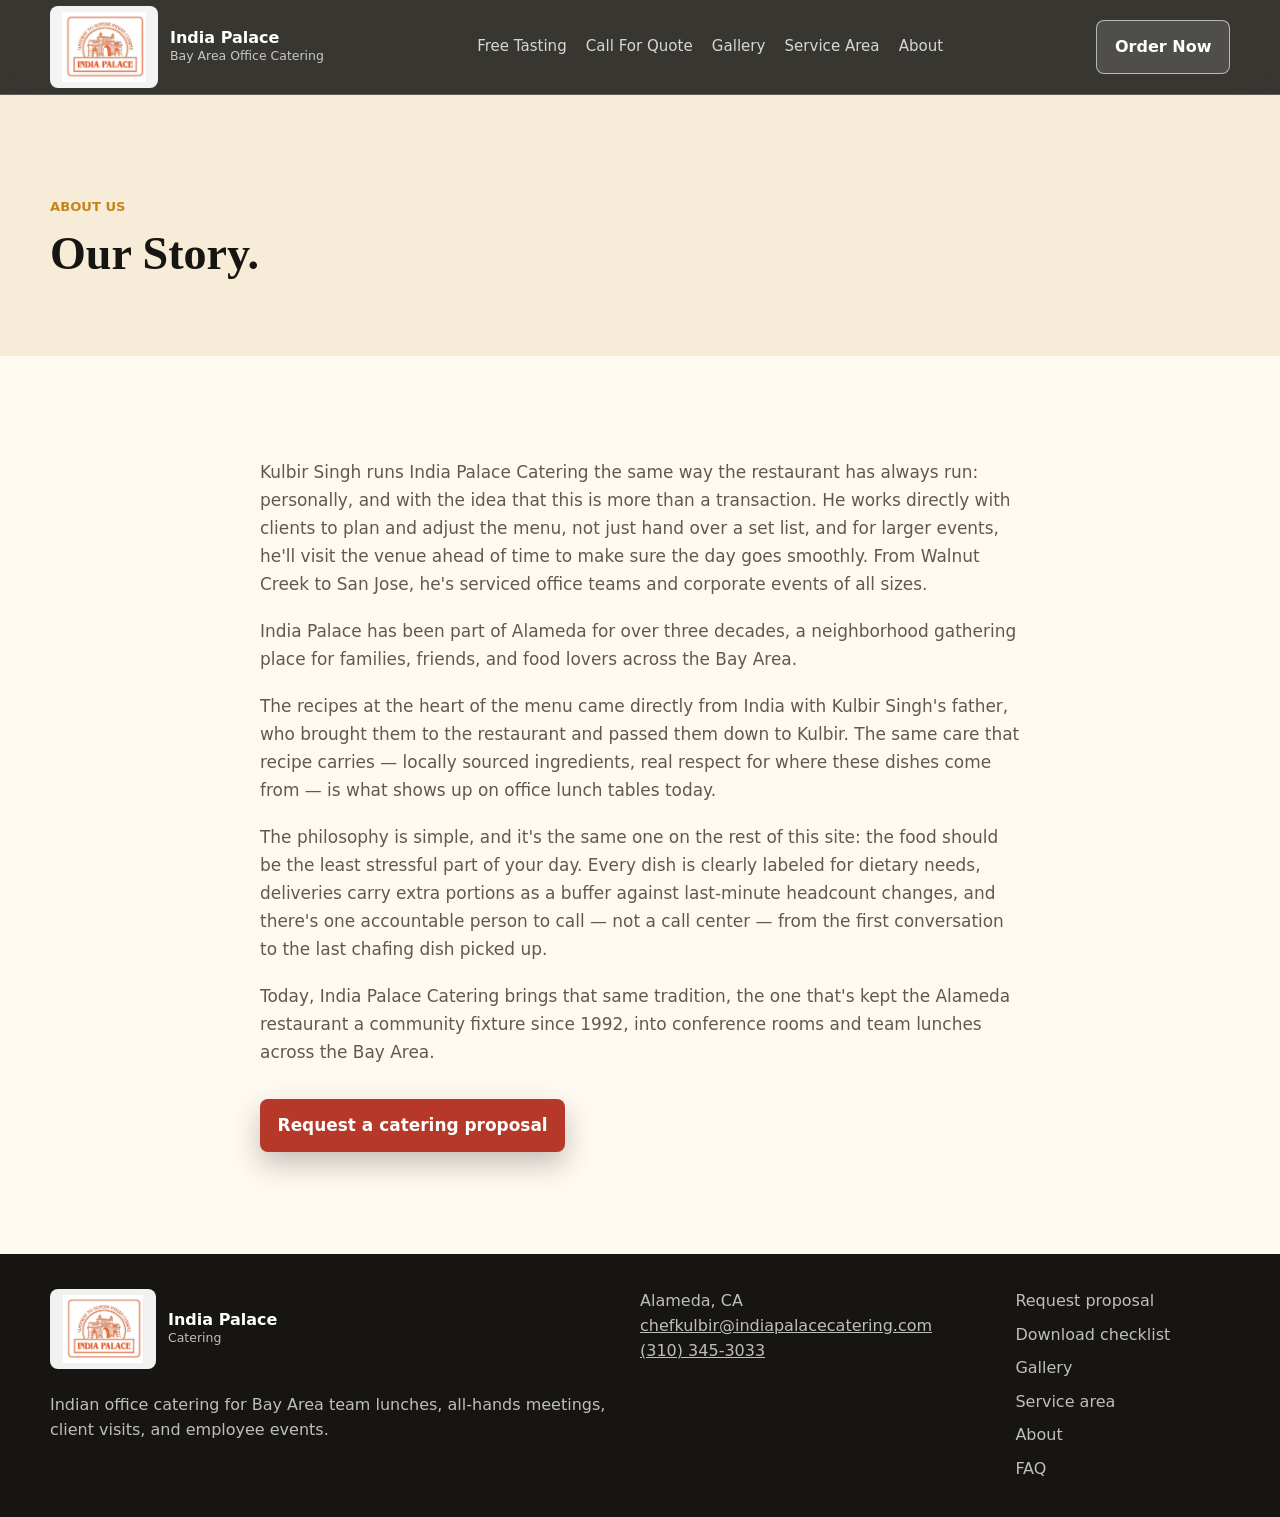
==== about/index.html @ fd85afe6 "Add files via upload" ====
<!doctype html>
<html lang="en">
  <head>
    <meta charset="utf-8">
    <meta name="viewport" content="width=device-width, initial-scale=1">
    <title>About Us | India Palace Catering</title>
    <meta name="description" content="India Palace Catering is the corporate catering arm of India Palace, an Alameda restaurant serving the Bay Area since 1992. Meet Chef Kulbir Singh and our story.">
    <meta name="robots" content="index, follow, max-image-preview:large">
    <link rel="canonical" href="https://indiapalacecatering.com/about/">
    <meta property="og:title" content="About Us | India Palace Catering">
    <meta property="og:description" content="India Palace Catering is the corporate catering arm of India Palace, an Alameda restaurant serving the Bay Area since 1992.">
    <meta property="og:type" content="website">
    <meta property="og:url" content="https://indiapalacecatering.com/about/">
    <meta property="og:image" content="https://indiapalacecatering.com/assets/office-catering-hero.jpg">
    <meta name="twitter:card" content="summary_large_image">
    <link rel="stylesheet" href="../styles.css">
    <script type="application/ld+json">
      {
        "@context": "https://schema.org",
        "@graph": [
          {
            "@type": "AboutPage",
            "@id": "https://indiapalacecatering.com/about/#page",
            "url": "https://indiapalacecatering.com/about/",
            "name": "About Us | India Palace Catering",
            "isPartOf": {
              "@id": "https://indiapalacecatering.com/#business"
            }
          },
          {
            "@type": "BreadcrumbList",
            "itemListElement": [
              {
                "@type": "ListItem",
                "position": 1,
                "name": "Home",
                "item": "https://indiapalacecatering.com/"
              },
              {
                "@type": "ListItem",
                "position": 2,
                "name": "About",
                "item": "https://indiapalacecatering.com/about/"
              }
            ]
          }
        ]
      }
    </script>
  </head>
  <body>
    <a class="skip-link" href="#main">Skip to main content</a>
    <header class="site-header" aria-label="Primary navigation">
      <nav class="nav">
        <a class="brand" href="../" aria-label="India Palace Catering home">
          <img class="brand-logo" src="../assets/india-palace-logo.png" alt="" aria-hidden="true">
          <span>
            <strong>India Palace</strong>
            <small>Bay Area Office Catering</small>
          </span>
        </a>
        <button class="nav-toggle" type="button" id="nav-toggle" aria-expanded="false" aria-controls="nav-links">
          <span class="nav-toggle-bar"></span>
          <span class="nav-toggle-bar"></span>
          <span class="nav-toggle-bar"></span>
          <span class="sr-only">Menu</span>
        </button>
        <div class="nav-links" id="nav-links" aria-label="Page sections">
          <a href="../#proposal" data-nav-close>Free Tasting</a>
          <a href="tel:+13103453033" data-nav-close>Call For Quote</a>
          <a href="../#gallery" data-nav-close>Gallery</a>
          <a href="../#service-area" data-nav-close>Service Area</a>
          <a href="./" data-nav-close>About</a>
        </div>
        <a class="nav-cta" href="../#proposal">Order Now</a>
      </nav>
    </header>

    <main id="main">
      <section class="section blog-hero">
        <div class="section-inner">
          <div class="section-heading">
            <p class="eyebrow">About us</p>
            <h1 id="about-title">Our Story.</h1>
          </div>
        </div>
      </section>

      <section class="section about-body-section" aria-labelledby="about-title">
        <div class="section-inner about-body">
          <p>Kulbir Singh runs India Palace Catering the same way the restaurant has always run: personally, and with the idea that this is more than a transaction. He works directly with clients to plan and adjust the menu, not just hand over a set list, and for larger events, he'll visit the venue ahead of time to make sure the day goes smoothly. From Walnut Creek to San Jose, he's serviced office teams and corporate events of all sizes.</p>
          <p>India Palace has been part of Alameda for over three decades, a neighborhood gathering place for families, friends, and food lovers across the Bay Area.</p>
          <p>The recipes at the heart of the menu came directly from India with Kulbir Singh's father, who brought them to the restaurant and passed them down to Kulbir. The same care that recipe carries &mdash; locally sourced ingredients, real respect for where these dishes come from &mdash; is what shows up on office lunch tables today.</p>
          <p>The philosophy is simple, and it's the same one on the rest of this site: the food should be the least stressful part of your day. Every dish is clearly labeled for dietary needs, deliveries carry extra portions as a buffer against last-minute headcount changes, and there's one accountable person to call &mdash; not a call center &mdash; from the first conversation to the last chafing dish picked up.</p>
          <p>Today, India Palace Catering brings that same tradition, the one that's kept the Alameda restaurant a community fixture since 1992, into conference rooms and team lunches across the Bay Area.</p>
          <div class="hero-actions">
            <a class="button button-primary" href="../#proposal">Request a catering proposal</a>
          </div>
        </div>
      </section>
    </main>

    <footer class="footer">
      <div class="section-inner footer-grid">
        <div>
          <a class="brand footer-brand" href="../" aria-label="India Palace Catering home">
            <img class="brand-logo" src="../assets/india-palace-logo.png" alt="" aria-hidden="true">
            <span>
              <strong>India Palace</strong>
              <small>Catering</small>
            </span>
          </a>
          <p>Indian office catering for Bay Area team lunches, all-hands meetings, client visits, and employee events.</p>
        </div>
        <address>
          Alameda, CA<br>
          <a href="mailto:chefkulbir@indiapalacecatering.com">chefkulbir@indiapalacecatering.com</a><br>
          <a href="tel:+13103453033">(310) 345-3033</a>
        </address>
        <div class="footer-links">
          <a href="../#proposal">Request proposal</a>
          <a href="../downloads/india-palace-corporate-catering-checklist.pdf">Download checklist</a>
          <a href="../#gallery">Gallery</a>
          <a href="../#service-area">Service area</a>
          <a href="./">About</a>
          <a href="../#faq">FAQ</a>
        </div>
      </div>
    </footer>
    <script src="../script.js"></script>
  </body>
</html>
---- styles.css ----
:root {
  --ink: #171512;
  --muted: #60594f;
  --paper: #fffaf1;
  --cream: #f6ecd7;
  --saffron: #c8841c;
  --red: #b63829;
  --red-dark: #872a22;
  --green: #164334;
  --green-2: #225c47;
  --line: rgba(23, 21, 18, 0.14);
  --white: #ffffff;
  --shadow: 0 24px 70px rgba(23, 21, 18, 0.18);
}

* {
  box-sizing: border-box;
}

html {
  scroll-behavior: smooth;
}

body {
  margin: 0;
  background: var(--paper);
  color: var(--ink);
  font-family: Inter, ui-sans-serif, system-ui, -apple-system, BlinkMacSystemFont, "Segoe UI", sans-serif;
  line-height: 1.55;
}

img {
  display: block;
  max-width: 100%;
}

a {
  color: inherit;
}

code {
  border: 1px solid var(--line);
  border-radius: 4px;
  padding: 0.1rem 0.3rem;
  background: rgba(255, 255, 255, 0.48);
  font-size: 0.9em;
}

.skip-link {
  position: absolute;
  left: 1rem;
  top: -4rem;
  z-index: 10;
  background: var(--ink);
  color: var(--white);
  padding: 0.7rem 1rem;
}

.skip-link:focus {
  top: 1rem;
}

.site-header {
  position: sticky;
  top: 0;
  z-index: 20;
  border-bottom: 1px solid rgba(255, 255, 255, 0.18);
  background: rgba(23, 21, 18, 0.86);
  color: var(--white);
  backdrop-filter: blur(18px);
}

.site-header--floating {
  position: absolute;
  top: 0;
  left: 0;
  right: 0;
  border-bottom: 0;
  background: transparent;
  backdrop-filter: none;
}

.sr-only {
  position: absolute;
  width: 1px;
  height: 1px;
  padding: 0;
  margin: -1px;
  overflow: hidden;
  clip: rect(0, 0, 0, 0);
  white-space: nowrap;
  border: 0;
}

.nav {
  position: relative;
  width: min(1180px, calc(100% - 32px));
  min-height: 94px;
  margin: 0 auto;
  display: flex;
  align-items: center;
  justify-content: space-between;
  gap: 1.4rem;
}

.nav-toggle {
  display: none;
  flex-direction: column;
  justify-content: center;
  align-items: center;
  gap: 5px;
  width: 44px;
  height: 44px;
  border: 1px solid rgba(255, 255, 255, 0.28);
  border-radius: 8px;
  background: transparent;
  cursor: pointer;
  order: 2;
}

.nav-toggle-bar {
  width: 20px;
  height: 2px;
  background: var(--white);
  transition: transform 0.2s ease, opacity 0.2s ease;
}

.nav-toggle[aria-expanded="true"] .nav-toggle-bar:nth-child(1) {
  transform: translateY(7px) rotate(45deg);
}

.nav-toggle[aria-expanded="true"] .nav-toggle-bar:nth-child(2) {
  opacity: 0;
}

.nav-toggle[aria-expanded="true"] .nav-toggle-bar:nth-child(3) {
  transform: translateY(-7px) rotate(-45deg);
}

.brand {
  display: inline-flex;
  align-items: center;
  gap: 0.75rem;
  text-decoration: none;
}

.brand-logo {
  width: 108px;
  height: 82px;
  border-radius: 8px;
  object-fit: contain;
  background: rgba(255, 255, 255, 0.94);
  padding: 6px;
}

.brand strong,
.brand small {
  display: block;
}

.brand strong {
  font-size: 1rem;
  line-height: 1.1;
}

.brand small {
  color: rgba(255, 255, 255, 0.72);
  font-size: 0.78rem;
}

.nav-links {
  display: flex;
  align-items: center;
  gap: 1.2rem;
  color: rgba(255, 255, 255, 0.8);
  font-size: 0.94rem;
}

.nav-links a,
.footer-links a {
  text-decoration: none;
}

.nav-links a:hover,
.footer-links a:hover {
  color: var(--saffron);
}

.nav-cta,
.button {
  min-height: 44px;
  border: 0;
  border-radius: 8px;
  display: inline-flex;
  align-items: center;
  justify-content: center;
  gap: 0.5rem;
  padding: 0.82rem 1.1rem;
  font: inherit;
  font-weight: 800;
  text-decoration: none;
  cursor: pointer;
}

.nav-cta {
  background: rgba(255, 255, 255, 0.12);
  border: 1px solid rgba(255, 255, 255, 0.6);
  color: var(--white);
}

.nav-cta:hover {
  background: rgba(255, 255, 255, 0.24);
}

.hero {
  position: relative;
  height: clamp(640px, 84vh, 800px);
  overflow: hidden;
  color: var(--white);
}

.hero-media {
  position: absolute;
  inset: 0;
}

.hero-media img {
  display: block;
  width: 100%;
  height: 100%;
  object-fit: cover;
}

.hero-scrim {
  position: absolute;
  inset: 0;
  background: linear-gradient(
    180deg,
    rgba(10, 10, 10, 0.55) 0%,
    rgba(10, 10, 10, 0.15) 22%,
    rgba(10, 10, 10, 0.12) 55%,
    rgba(10, 10, 10, 0.86) 100%
  );
  pointer-events: none;
}

.hero-content {
  position: absolute;
  left: 0;
  right: 0;
  bottom: 0;
  top: 94px;
  display: flex;
  flex-direction: column;
  justify-content: flex-end;
  overflow: hidden;
  width: min(1180px, calc(100% - 32px));
  margin: 0 auto;
  padding-bottom: clamp(2.4rem, 6vw, 4rem);
}

.hero-content > * {
  max-width: 640px;
}

.eyebrow {
  margin: 0 0 0.85rem;
  color: var(--saffron);
  font-size: 0.82rem;
  font-weight: 900;
  letter-spacing: 0;
  text-transform: uppercase;
}

h1,
h2,
h3,
p {
  text-wrap: pretty;
}

h1,
h2 {
  margin: 0;
  line-height: 0.98;
  letter-spacing: 0;
  font-family: Georgia, "Times New Roman", serif;
}

h1 {
  max-width: 920px;
  font-size: clamp(2rem, 3.6vw, 3rem);
}

h2 {
  font-size: clamp(2.2rem, 5vw, 4.6rem);
}

h3 {
  margin: 0;
  line-height: 1.15;
  font-size: 1.15rem;
}

.hero-copy {
  max-width: 660px;
  margin: 1.35rem 0 0;
  color: rgba(255, 255, 255, 0.92);
  font-size: clamp(1.05rem, 2vw, 1.32rem);
}

.hero-copy--mobile {
  display: none;
}

.cta-label--mobile {
  display: none;
}

.hero-actions {
  display: flex;
  flex-wrap: wrap;
  gap: 0.8rem;
  margin-top: 1.6rem;
}

.button-primary {
  background: var(--red);
  color: var(--white);
  box-shadow: 0 12px 28px rgba(0, 0, 0, 0.24);
}

.button-primary:hover {
  background: var(--red-dark);
}

.button-secondary {
  background: rgba(255, 255, 255, 0.92);
  color: var(--ink);
}

.button-secondary:hover {
  background: var(--white);
}

.hero .button-secondary {
  background: rgba(255, 255, 255, 0.14);
  border: 1px solid rgba(255, 255, 255, 0.6);
  color: var(--white);
}

.hero .button-secondary:hover {
  background: rgba(255, 255, 255, 0.26);
}

.hero-reviews {
  display: flex;
  align-items: center;
  gap: 0.6rem;
  margin-top: 1.5rem;
  font-weight: 700;
  font-size: 0.95rem;
  color: rgba(255, 255, 255, 0.92);
}

.hero-reviews-google {
  flex-shrink: 0;
}

.hero-reviews-stars {
  color: var(--saffron);
  letter-spacing: 2px;
  font-size: 1rem;
}

.section {
  padding: clamp(4rem, 8vw, 7rem) 0;
}

.section-inner {
  width: min(1180px, calc(100% - 32px));
  margin: 0 auto;
}

.trust-band {
  padding: 1.4rem 0;
  background: var(--green);
  color: var(--white);
}

.trust-grid {
  display: grid;
  grid-template-columns: 1fr 1.35fr;
  gap: 1.6rem;
  align-items: center;
}

.trust-grid p {
  margin: 0;
  color: rgba(255, 255, 255, 0.86);
  font-weight: 700;
}

.trust-grid ul {
  list-style: none;
  margin: 0;
  padding: 0;
  display: flex;
  flex-wrap: wrap;
  justify-content: flex-end;
  gap: 0.55rem;
}

.trust-grid li {
  border: 1px solid rgba(255, 255, 255, 0.18);
  border-radius: 999px;
  padding: 0.38rem 0.72rem;
  color: rgba(255, 255, 255, 0.86);
  font-size: 0.9rem;
}

.split,
.media-split,
.proposal-grid,
.checklist-grid {
  display: grid;
  grid-template-columns: minmax(0, 1fr) minmax(320px, 0.92fr);
  gap: clamp(2rem, 5vw, 5rem);
  align-items: center;
}

.media-split {
  grid-template-columns: minmax(320px, 0.95fr) minmax(0, 1fr);
}

.media-split.reverse {
  grid-template-columns: minmax(0, 1fr) minmax(320px, 0.95fr);
}

.media-split.reverse figure {
  order: 2;
}

.lead {
  margin: 1.2rem 0 0;
  color: var(--muted);
  font-size: clamp(1.06rem, 2vw, 1.25rem);
}

.problem-section {
  background: var(--paper);
}

.risk-list {
  display: grid;
  gap: 1rem;
}

.risk-list article,
.feature-grid article,
.menu-card,
.proposal-form,
.quote-panel,
.review-card,
.faq-list details {
  border: 1px solid var(--line);
  border-radius: 8px;
  background: rgba(255, 255, 255, 0.62);
}

.risk-list article {
  padding: 1.1rem;
  display: grid;
  grid-template-columns: 44px 1fr;
  gap: 0.35rem 1rem;
}

.risk-list span {
  grid-row: span 2;
  width: 38px;
  height: 38px;
  border-radius: 50%;
  display: grid;
  place-items: center;
  background: var(--green);
  color: var(--white);
  font-weight: 900;
  font-size: 0.82rem;
}

.risk-list p,
.feature-grid p,
.menu-card p,
.menu-card li,
.quote-panel p,
.faq-list p {
  color: var(--muted);
}

.risk-list p,
.feature-grid p,
.menu-card p,
.quote-panel p {
  margin: 0.45rem 0 0;
}

.operations-section,
.checklist-section,
.faq-section {
  background: var(--cream);
}

figure {
  margin: 0;
}

figure img,
.checklist-preview img {
  width: 100%;
  border-radius: 8px;
  box-shadow: var(--shadow);
}

figcaption {
  margin-top: 0.75rem;
  color: var(--muted);
  font-size: 0.95rem;
}

.feature-grid {
  margin-top: 1.7rem;
  display: grid;
  grid-template-columns: repeat(2, minmax(0, 1fr));
  gap: 1rem;
}

.feature-grid article {
  padding: 1rem;
}

.section-heading {
  max-width: 760px;
  margin-bottom: 2rem;
}

.section-heading p:not(.eyebrow) {
  color: var(--muted);
}

.menu-grid {
  display: grid;
  grid-template-columns: repeat(3, minmax(0, 1fr));
  gap: 1rem;
}

.menu-card {
  padding: 1.35rem;
}

.menu-card.emphasized {
  background: var(--green);
  color: var(--white);
}

.menu-card.emphasized p,
.menu-card.emphasized li {
  color: rgba(255, 255, 255, 0.8);
}

.card-kicker {
  margin: 0 0 0.55rem;
  color: var(--red);
  font-size: 0.78rem;
  font-weight: 900;
  text-transform: uppercase;
}

.menu-card.emphasized .card-kicker {
  color: var(--saffron);
}

.menu-card ul,
.proposal-points {
  margin: 1rem 0 0;
  padding-left: 1.15rem;
}

.menu-card li + li,
.proposal-points li + li {
  margin-top: 0.38rem;
}

.culture-section {
  background: var(--paper);
}

.gallery-section {
  background: var(--cream);
  overflow: hidden;
}

.gallery-scroll {
  display: flex;
  gap: 1rem;
  overflow-x: auto;
  scroll-snap-type: x mandatory;
  -webkit-overflow-scrolling: touch;
  scrollbar-width: none;
  padding-bottom: 0.75rem;
}

.gallery-scroll::-webkit-scrollbar {
  display: none;
}

.gallery-spacer {
  flex: 0 0 auto;
  width: 1rem;
  scroll-snap-align: start;
}

.gallery-item {
  flex: 0 0 auto;
  width: min(78vw, 340px);
  height: 300px;
  margin: 0;
  overflow: hidden;
  border-radius: 8px;
  box-shadow: none;
  scroll-snap-align: start;
}

.gallery-item img {
  width: 100%;
  height: 100%;
  object-fit: cover;
  object-position: 50% 50%;
  border-radius: 8px;
  box-shadow: none;
  transition: transform 0.35s ease;
}

.gallery-item-chef img {
  object-position: 50% 15%;
}

.gallery-item:hover img {
  transform: scale(1.04);
}

.gallery-scroll-hint {
  display: block;
  margin-top: 0.6rem;
  font-weight: 700;
  font-size: 0.85rem;
  color: var(--muted);
}

.gallery-wrap {
  position: relative;
}

.gallery-nav {
  position: absolute;
  top: calc(50% - 0.4rem);
  transform: translateY(-50%);
  z-index: 5;
  display: flex;
  align-items: center;
  justify-content: center;
  width: 44px;
  height: 44px;
  border-radius: 999px;
  border: 1px solid var(--line);
  background: var(--white);
  color: var(--ink);
  box-shadow: 0 8px 20px rgba(23, 21, 18, 0.14);
  cursor: pointer;
  transition: background 0.2s ease, opacity 0.2s ease;
}

.gallery-nav:hover {
  background: var(--cream);
}

.gallery-nav:disabled {
  opacity: 0;
  pointer-events: none;
}

.gallery-nav-prev {
  left: 8px;
}

.gallery-nav-next {
  right: 8px;
}

.service-area-section {
  background: var(--paper);
}

.reviews-section {
  background: var(--cream);
}

.reviews-summary {
  display: flex;
  align-items: center;
  gap: 0.6rem;
  margin-top: 1.2rem;
  font-weight: 700;
  font-size: 0.95rem;
  color: var(--ink);
}

.reviews-summary-stars {
  color: var(--saffron);
  letter-spacing: 2px;
}

.review-grid {
  margin-top: 1.7rem;
  display: grid;
  grid-template-columns: repeat(3, minmax(0, 1fr));
  gap: 1rem;
}

.review-card {
  padding: 1.35rem;
  display: flex;
  flex-direction: column;
}

.review-quote {
  margin: 0;
  color: var(--ink);
  font-size: 0.98rem;
  line-height: 1.55;
  flex: 1 0 auto;
}

.review-byline {
  display: flex;
  align-items: center;
  gap: 0.7rem;
  margin-top: 1.2rem;
}

.review-avatar {
  flex-shrink: 0;
  width: 40px;
  height: 40px;
  border-radius: 50%;
  display: grid;
  place-items: center;
  background: var(--green);
  color: var(--white);
  font-weight: 800;
  font-size: 0.85rem;
}

.review-byline span:last-child {
  display: flex;
  flex-direction: column;
  line-height: 1.3;
}

.review-byline small {
  color: var(--muted);
  font-size: 0.82rem;
}

.service-area-list {
  list-style: none;
  margin: 1.6rem 0 0;
  padding: 0;
  display: flex;
  flex-wrap: wrap;
  gap: 0.6rem;
}

.service-area-list li {
  border: 1px solid var(--line);
  border-radius: 999px;
  padding: 0.5rem 1rem;
  background: var(--cream);
  color: var(--ink);
  font-weight: 700;
  font-size: 0.92rem;
}

.blog-hero {
  background: var(--cream);
  padding-bottom: clamp(2rem, 5vw, 3rem);
}

.blog-list-section {
  background: var(--paper);
}

.blog-empty {
  max-width: 620px;
  padding: 2rem;
  border: 1px solid var(--line);
  border-radius: 8px;
  background: var(--cream);
}

.blog-empty .hero-actions {
  display: flex;
  flex-wrap: wrap;
  gap: 0.8rem;
}

.blog-grid {
  display: flex;
  flex-wrap: wrap;
  gap: 1.2rem;
}

.blog-card {
  display: block;
  flex: 1 1 300px;
  max-width: 380px;
  border: 1px solid var(--line);
  border-radius: 8px;
  background: rgba(255, 255, 255, 0.62);
  text-decoration: none;
  color: inherit;
  overflow: hidden;
}

.blog-card img {
  width: 100%;
  height: 200px;
  object-fit: cover;
  border-radius: 0;
  box-shadow: none;
}

.blog-card-body {
  padding: 1.1rem;
}

.blog-card-body .card-kicker {
  margin-bottom: 0.4rem;
}

.blog-card-body h3 {
  margin: 0 0 0.4rem;
}

.blog-card-body p {
  margin: 0;
  color: var(--muted);
  font-size: 0.95rem;
}

.blog-post-inner {
  max-width: 760px;
}

.blog-back {
  display: inline-block;
  margin-bottom: 1.4rem;
  color: var(--muted);
  text-decoration: none;
  font-weight: 700;
}

.blog-back:hover {
  color: var(--saffron);
}

.blog-byline {
  margin: 0.6rem 0 1.6rem;
  color: var(--muted);
  font-size: 0.95rem;
}

.blog-post-hero img {
  width: 100%;
  border-radius: 8px;
  box-shadow: var(--shadow);
  margin-bottom: 2rem;
}

.blog-body {
  color: var(--ink);
  font-size: 1.06rem;
}

.blog-body h2 {
  font-size: clamp(1.6rem, 3vw, 2.2rem);
  margin-top: 2.2rem;
}

.blog-body p {
  margin: 1rem 0 0;
  color: var(--muted);
}

.blog-post-cta {
  margin-top: 2.6rem;
  padding: 1.6rem;
  border: 1px solid var(--line);
  border-radius: 8px;
  background: var(--cream);
}

.blog-post-cta .lead {
  margin: 0 0 1rem;
}

.quote-panel {
  margin-top: 1.4rem;
  padding: 1.3rem;
  border-left: 4px solid var(--red);
}

blockquote {
  margin: 0;
  font-family: Georgia, "Times New Roman", serif;
  font-size: 1.45rem;
  line-height: 1.2;
}

.quote-panel blockquote p {
  margin: 0;
  color: var(--ink);
}

.quote-panel blockquote footer {
  margin-top: 0.7rem;
  font-family: Inter, ui-sans-serif, system-ui, -apple-system, BlinkMacSystemFont, "Segoe UI", sans-serif;
  font-size: 0.95rem;
  font-weight: 700;
  color: var(--muted);
}

.quote-panel blockquote cite {
  font-style: normal;
}

.checklist-grid {
  grid-template-columns: minmax(0, 1fr) minmax(260px, 0.52fr);
}

.download-form,
.proposal-form {
  margin-top: 1.5rem;
}

.inline-form {
  display: grid;
  grid-template-columns: minmax(0, 1fr) auto;
  gap: 0.65rem;
}

label,
legend {
  color: var(--ink);
  font-size: 0.9rem;
  font-weight: 850;
}

input,
select,
textarea {
  width: 100%;
  min-height: 46px;
  border: 1px solid rgba(23, 21, 18, 0.22);
  border-radius: 8px;
  margin-top: 0.36rem;
  padding: 0.75rem 0.85rem;
  background: var(--white);
  color: var(--ink);
  font: inherit;
}

textarea {
  resize: vertical;
}

input:focus,
select:focus,
textarea:focus,
button:focus-visible,
a:focus-visible {
  outline: 3px solid rgba(200, 132, 28, 0.55);
  outline-offset: 2px;
}

.form-note {
  margin: 0.8rem 0 0;
  color: var(--muted);
  font-size: 0.9rem;
}

.form-status {
  min-height: 1.35rem;
  margin: 0.72rem 0 0;
  color: var(--green);
  font-size: 0.92rem;
  font-weight: 800;
}

.checklist-preview {
  display: block;
  transform: rotate(1.5deg);
}

.proposal-section {
  background: var(--green);
  color: var(--white);
}

.proposal-section .eyebrow,
.proposal-section .lead {
  color: var(--saffron);
}

.proposal-section .lead,
.proposal-section p,
.proposal-section li {
  color: rgba(255, 255, 255, 0.82);
}

.proposal-form {
  padding: 1.25rem;
  background: var(--paper);
  color: var(--ink);
  box-shadow: var(--shadow);
}

.field-pair {
  display: grid;
  grid-template-columns: repeat(2, minmax(0, 1fr));
  gap: 0.8rem;
  margin-bottom: 0.8rem;
}

fieldset {
  border: 1px solid var(--line);
  border-radius: 8px;
  margin: 0 0 0.8rem;
  padding: 0.8rem;
  display: flex;
  flex-wrap: wrap;
  gap: 0.55rem 0.9rem;
}

fieldset label {
  display: inline-flex;
  align-items: center;
  gap: 0.4rem;
  font-weight: 700;
  color: var(--muted);
}

fieldset input {
  width: auto;
  min-height: 0;
  margin: 0;
}

.full-width {
  width: 100%;
  margin-top: 0.95rem;
}

.faq-list {
  display: grid;
  gap: 0.7rem;
}

.faq-list details {
  padding: 1rem 1.2rem;
}

.faq-list summary {
  cursor: pointer;
  font-weight: 900;
}

.faq-list p {
  margin-bottom: 0;
}

.footer {
  padding: 2.2rem 0;
  background: var(--ink);
  color: var(--white);
}

.footer-grid {
  display: grid;
  grid-template-columns: 1.3fr 0.8fr 0.5fr;
  gap: 2rem;
  align-items: start;
}

.footer .brand-logo {
  width: 106px;
  height: 80px;
}

.footer p,
.footer address,
.footer-links {
  color: rgba(255, 255, 255, 0.72);
}

.footer address {
  font-style: normal;
}

.footer a {
  color: inherit;
}

.footer-links {
  display: grid;
  gap: 0.55rem;
}

@media (max-width: 900px) {
  .nav {
    min-height: 84px;
  }

  .nav-toggle {
    display: flex;
  }

  .nav-links {
    position: absolute;
    top: 100%;
    left: 0;
    right: 0;
    flex-direction: column;
    align-items: stretch;
    gap: 0;
    background: rgba(23, 21, 18, 0.97);
    border-bottom: 1px solid rgba(255, 255, 255, 0.18);
    max-height: 0;
    overflow: hidden;
    visibility: hidden;
    transition: max-height 0.25s ease;
  }

  .nav-links[data-open="true"] {
    max-height: 420px;
    visibility: visible;
  }

  .nav-links a {
    padding: 1rem clamp(1rem, 5vw, 2rem);
    border-top: 1px solid rgba(255, 255, 255, 0.1);
  }

  .trust-grid,
  .split,
  .media-split,
  .media-split.reverse,
  .proposal-grid,
  .checklist-grid,
  .footer-grid {
    grid-template-columns: 1fr;
  }

  .media-split.reverse figure {
    order: 0;
  }

  .trust-grid ul {
    justify-content: flex-start;
  }

  .menu-grid {
    grid-template-columns: 1fr;
  }

  .review-grid {
    grid-template-columns: 1fr;
  }

  .checklist-preview {
    max-width: 360px;
    transform: none;
  }
}

@media (max-width: 620px) {
  .nav {
    width: min(100% - 24px, 1180px);
  }

  .gallery-nav {
    display: none;
  }

  .brand-logo {
    width: 104px;
    height: 80px;
  }

  .brand {
    gap: 0.55rem;
  }

  .brand strong {
    font-size: 0.92rem;
  }

  .brand small {
    font-size: 0.7rem;
    font-weight: 700;
    white-space: nowrap;
  }

  .footer .brand-logo {
    width: 88px;
    height: 66px;
  }

  .nav-cta {
    display: none;
  }

  .hero-content,
  .section-inner {
    width: min(100% - 24px, 1180px);
  }

  .hero {
    height: clamp(640px, 92vh, 800px);
  }

  .hero-media {
    position: absolute;
    inset: 0;
  }

  .hero-media img {
    display: block;
    width: 100%;
    height: 100%;
    object-fit: cover;
    object-position: 68% 50%;
  }

  .hero-scrim {
    display: block;
  }

  .hero-content {
    position: absolute;
    inset: 0;
    display: flex;
    flex-direction: column;
    justify-content: space-between;
    padding: 131px clamp(1rem, 5vw, 1.5rem) 1.5rem;
  }

  .hero-content > * {
    max-width: 100%;
  }

  .hero-content h1 {
    color: var(--white);
    font-size: 1.85rem;
    max-width: 290px;
    text-align: left;
  }

  .hero-copy--desktop {
    display: none;
  }

  .hero-copy--mobile {
    display: block;
    margin: 0;
    padding: 1.4rem clamp(1rem, 5vw, 1.5rem);
    color: var(--muted);
    font-size: 0.98rem;
    background: var(--cream);
    border-bottom: 1px solid var(--line);
  }

  .cta-label--desktop {
    display: none;
  }

  .cta-label--mobile {
    display: inline;
  }

  .hero-cta-group {
    display: flex;
    flex-direction: column;
    gap: 0.9rem;
  }

  .hero-reviews {
    color: rgba(255, 255, 255, 0.92);
  }

  .inline-form,
  .field-pair {
    grid-template-columns: 1fr;
    display: grid;
  }

  .hero-actions {
    display: grid;
    grid-template-columns: repeat(3, minmax(0, 1fr));
    gap: 0.5rem;
  }

  .hero-actions .button {
    padding: 0.6rem 0.35rem;
    font-size: 0.76rem;
    text-align: center;
  }

  .button {
    width: 100%;
  }

  .feature-grid {
    grid-template-columns: 1fr;
  }

  .gallery-item {
    width: 82vw;
    height: 240px;
  }
}

.modal-overlay {
  position: fixed;
  inset: 0;
  z-index: 100;
  display: flex;
  align-items: center;
  justify-content: center;
  padding: 20px;
  background: rgba(23, 21, 18, 0.55);
  backdrop-filter: blur(4px);
}

.modal-overlay[hidden] {
  display: none;
}

.modal-panel {
  position: relative;
  width: min(440px, 100%);
  max-height: calc(100vh - 40px);
  overflow-y: auto;
  background: var(--paper);
  border-radius: 12px;
  box-shadow: var(--shadow);
  padding: 2rem;
}

.modal-close {
  position: absolute;
  top: 14px;
  right: 14px;
  width: 34px;
  height: 34px;
  border-radius: 50%;
  border: 1px solid var(--line);
  background: var(--white);
  color: var(--ink);
  font-size: 1.3rem;
  line-height: 1;
  cursor: pointer;
}

.modal-close:hover {
  background: var(--cream);
}

.modal-body h3 {
  margin: 0.4rem 0 0.6rem;
  font-size: clamp(1.5rem, 4vw, 1.9rem);
}

.modal-copy {
  margin: 0 0 1.4rem;
  color: var(--muted);
  line-height: 1.5;
}

#tasting-form {
  display: flex;
  flex-direction: column;
  gap: 0.9rem;
}

#tasting-form label {
  display: flex;
  flex-direction: column;
  gap: 0.4rem;
  font-weight: 700;
  font-size: 0.9rem;
  color: var(--ink);
}

#tasting-form input {
  padding: 0.7rem 0.85rem;
  border: 1px solid var(--line);
  border-radius: 8px;
  font: inherit;
  color: var(--ink);
  background: var(--white);
}

#tasting-form input:focus {
  outline: 2px solid var(--saffron);
  outline-offset: 1px;
}

#tasting-form button {
  margin-top: 0.4rem;
}

@media (max-width: 620px) {
  .modal-panel {
    padding: 1.6rem;
  }
}

.about-body-section {
  background: var(--paper);
}

.about-body {
  max-width: 760px;
  color: var(--ink);
  font-size: 1.06rem;
}

.about-body p {
  margin: 1.2rem 0 0;
  color: var(--muted);
  line-height: 1.65;
}

.about-body p:first-child {
  margin-top: 0;
}

.about-body .hero-actions {
  margin-top: 2rem;
}
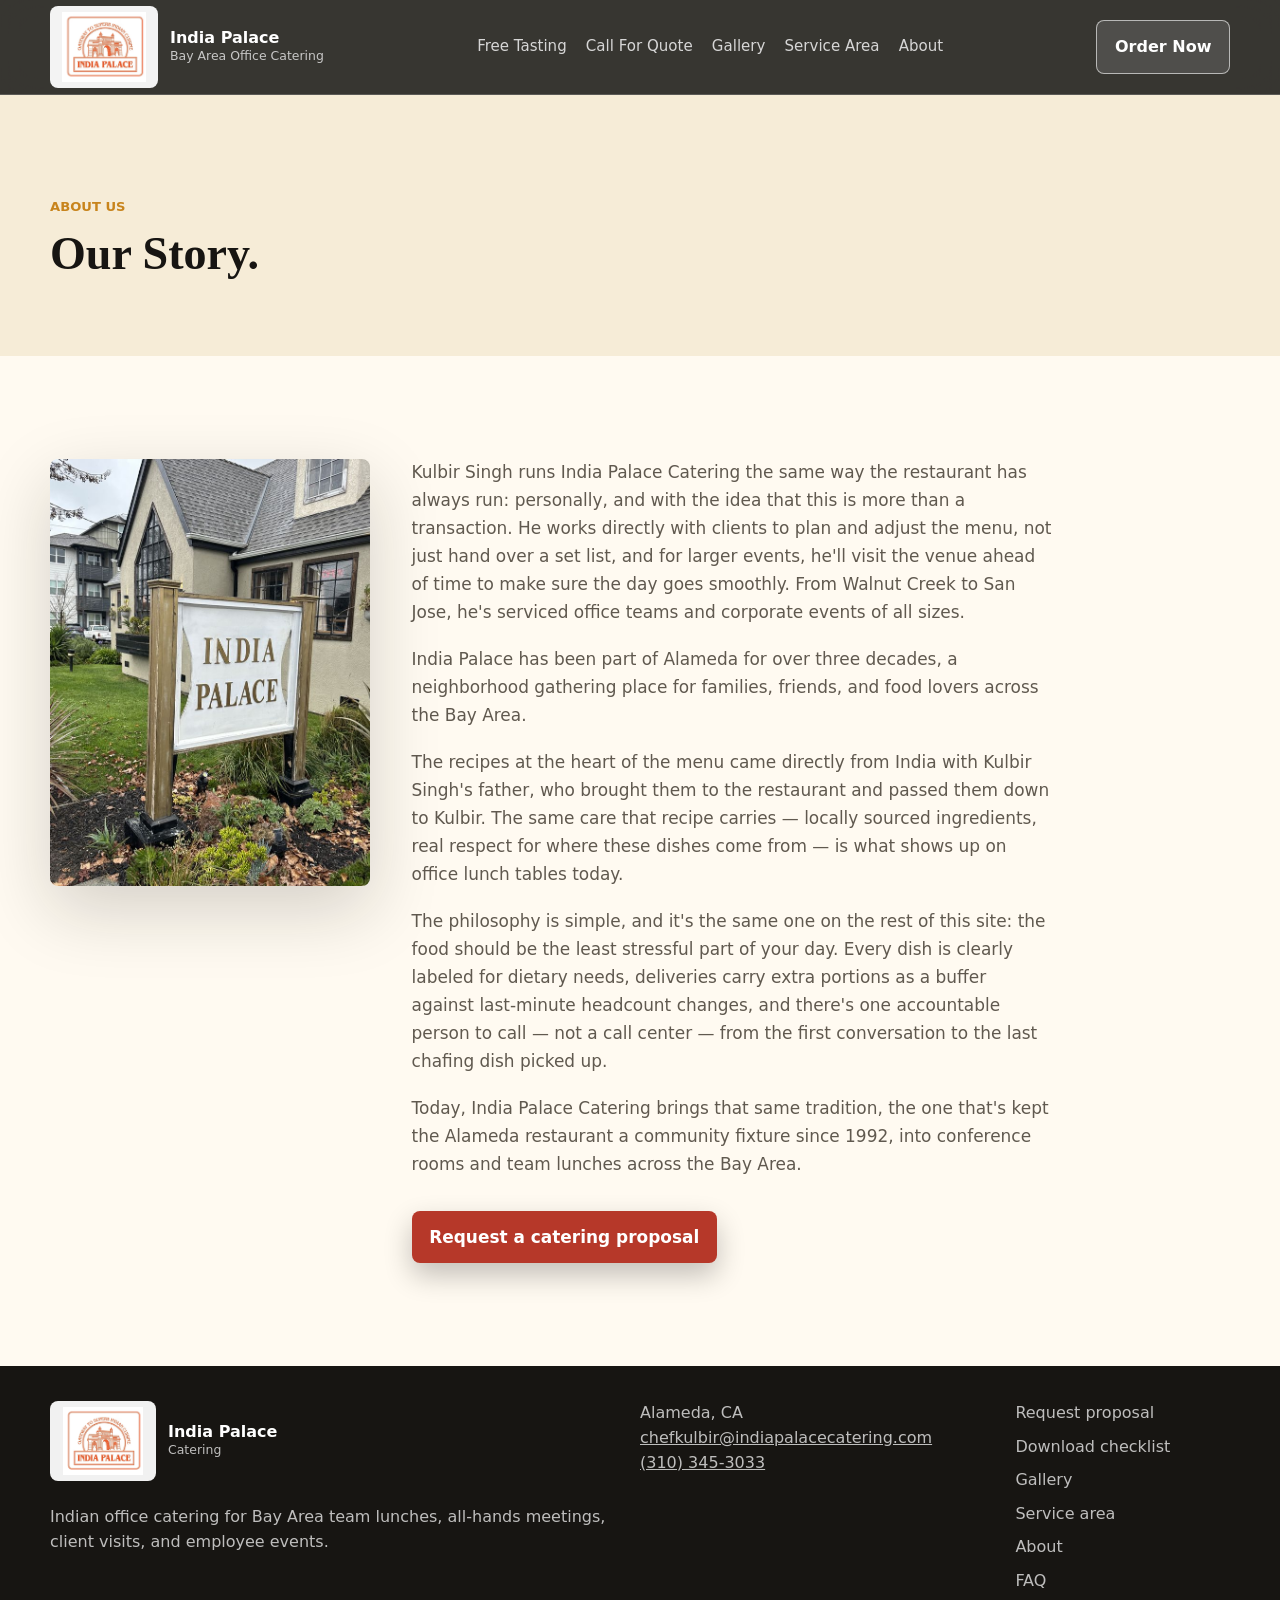
==== commit 2eac46cf: "Add files via upload" ====
--- a/about/index.html
+++ b/about/index.html
@@ -87,14 +87,19 @@
       </section>
 
       <section class="section about-body-section" aria-labelledby="about-title">
-        <div class="section-inner about-body">
-          <p>Kulbir Singh runs India Palace Catering the same way the restaurant has always run: personally, and with the idea that this is more than a transaction. He works directly with clients to plan and adjust the menu, not just hand over a set list, and for larger events, he'll visit the venue ahead of time to make sure the day goes smoothly. From Walnut Creek to San Jose, he's serviced office teams and corporate events of all sizes.</p>
-          <p>India Palace has been part of Alameda for over three decades, a neighborhood gathering place for families, friends, and food lovers across the Bay Area.</p>
-          <p>The recipes at the heart of the menu came directly from India with Kulbir Singh's father, who brought them to the restaurant and passed them down to Kulbir. The same care that recipe carries &mdash; locally sourced ingredients, real respect for where these dishes come from &mdash; is what shows up on office lunch tables today.</p>
-          <p>The philosophy is simple, and it's the same one on the rest of this site: the food should be the least stressful part of your day. Every dish is clearly labeled for dietary needs, deliveries carry extra portions as a buffer against last-minute headcount changes, and there's one accountable person to call &mdash; not a call center &mdash; from the first conversation to the last chafing dish picked up.</p>
-          <p>Today, India Palace Catering brings that same tradition, the one that's kept the Alameda restaurant a community fixture since 1992, into conference rooms and team lunches across the Bay Area.</p>
-          <div class="hero-actions">
-            <a class="button button-primary" href="../#proposal">Request a catering proposal</a>
+        <div class="section-inner about-layout">
+          <figure class="about-photo">
+            <img src="../assets/india-palace-restaurant.jpg" alt="India Palace restaurant in Alameda, California">
+          </figure>
+          <div class="about-body">
+            <p>Kulbir Singh runs India Palace Catering the same way the restaurant has always run: personally, and with the idea that this is more than a transaction. He works directly with clients to plan and adjust the menu, not just hand over a set list, and for larger events, he'll visit the venue ahead of time to make sure the day goes smoothly. From Walnut Creek to San Jose, he's serviced office teams and corporate events of all sizes.</p>
+            <p>India Palace has been part of Alameda for over three decades, a neighborhood gathering place for families, friends, and food lovers across the Bay Area.</p>
+            <p>The recipes at the heart of the menu came directly from India with Kulbir Singh's father, who brought them to the restaurant and passed them down to Kulbir. The same care that recipe carries &mdash; locally sourced ingredients, real respect for where these dishes come from &mdash; is what shows up on office lunch tables today.</p>
+            <p>The philosophy is simple, and it's the same one on the rest of this site: the food should be the least stressful part of your day. Every dish is clearly labeled for dietary needs, deliveries carry extra portions as a buffer against last-minute headcount changes, and there's one accountable person to call &mdash; not a call center &mdash; from the first conversation to the last chafing dish picked up.</p>
+            <p>Today, India Palace Catering brings that same tradition, the one that's kept the Alameda restaurant a community fixture since 1992, into conference rooms and team lunches across the Bay Area.</p>
+            <div class="hero-actions">
+              <a class="button button-primary" href="../#proposal">Request a catering proposal</a>
+            </div>
           </div>
         </div>
       </section>
--- a/styles.css
+++ b/styles.css
@@ -1439,8 +1439,28 @@
   background: var(--paper);
 }
 
+.about-layout {
+  display: grid;
+  grid-template-columns: minmax(240px, 320px) 1fr;
+  gap: 2.6rem;
+  align-items: start;
+}
+
+.about-photo {
+  margin: 0;
+  position: sticky;
+  top: 110px;
+}
+
+.about-photo img {
+  display: block;
+  width: 100%;
+  border-radius: 8px;
+  box-shadow: var(--shadow);
+}
+
 .about-body {
-  max-width: 760px;
+  max-width: 640px;
   color: var(--ink);
   font-size: 1.06rem;
 }
@@ -1458,3 +1478,15 @@
 .about-body .hero-actions {
   margin-top: 2rem;
 }
+
+@media (max-width: 900px) {
+  .about-layout {
+    grid-template-columns: 1fr;
+  }
+
+  .about-photo {
+    position: static;
+    max-width: 320px;
+    margin: 0 auto;
+  }
+}
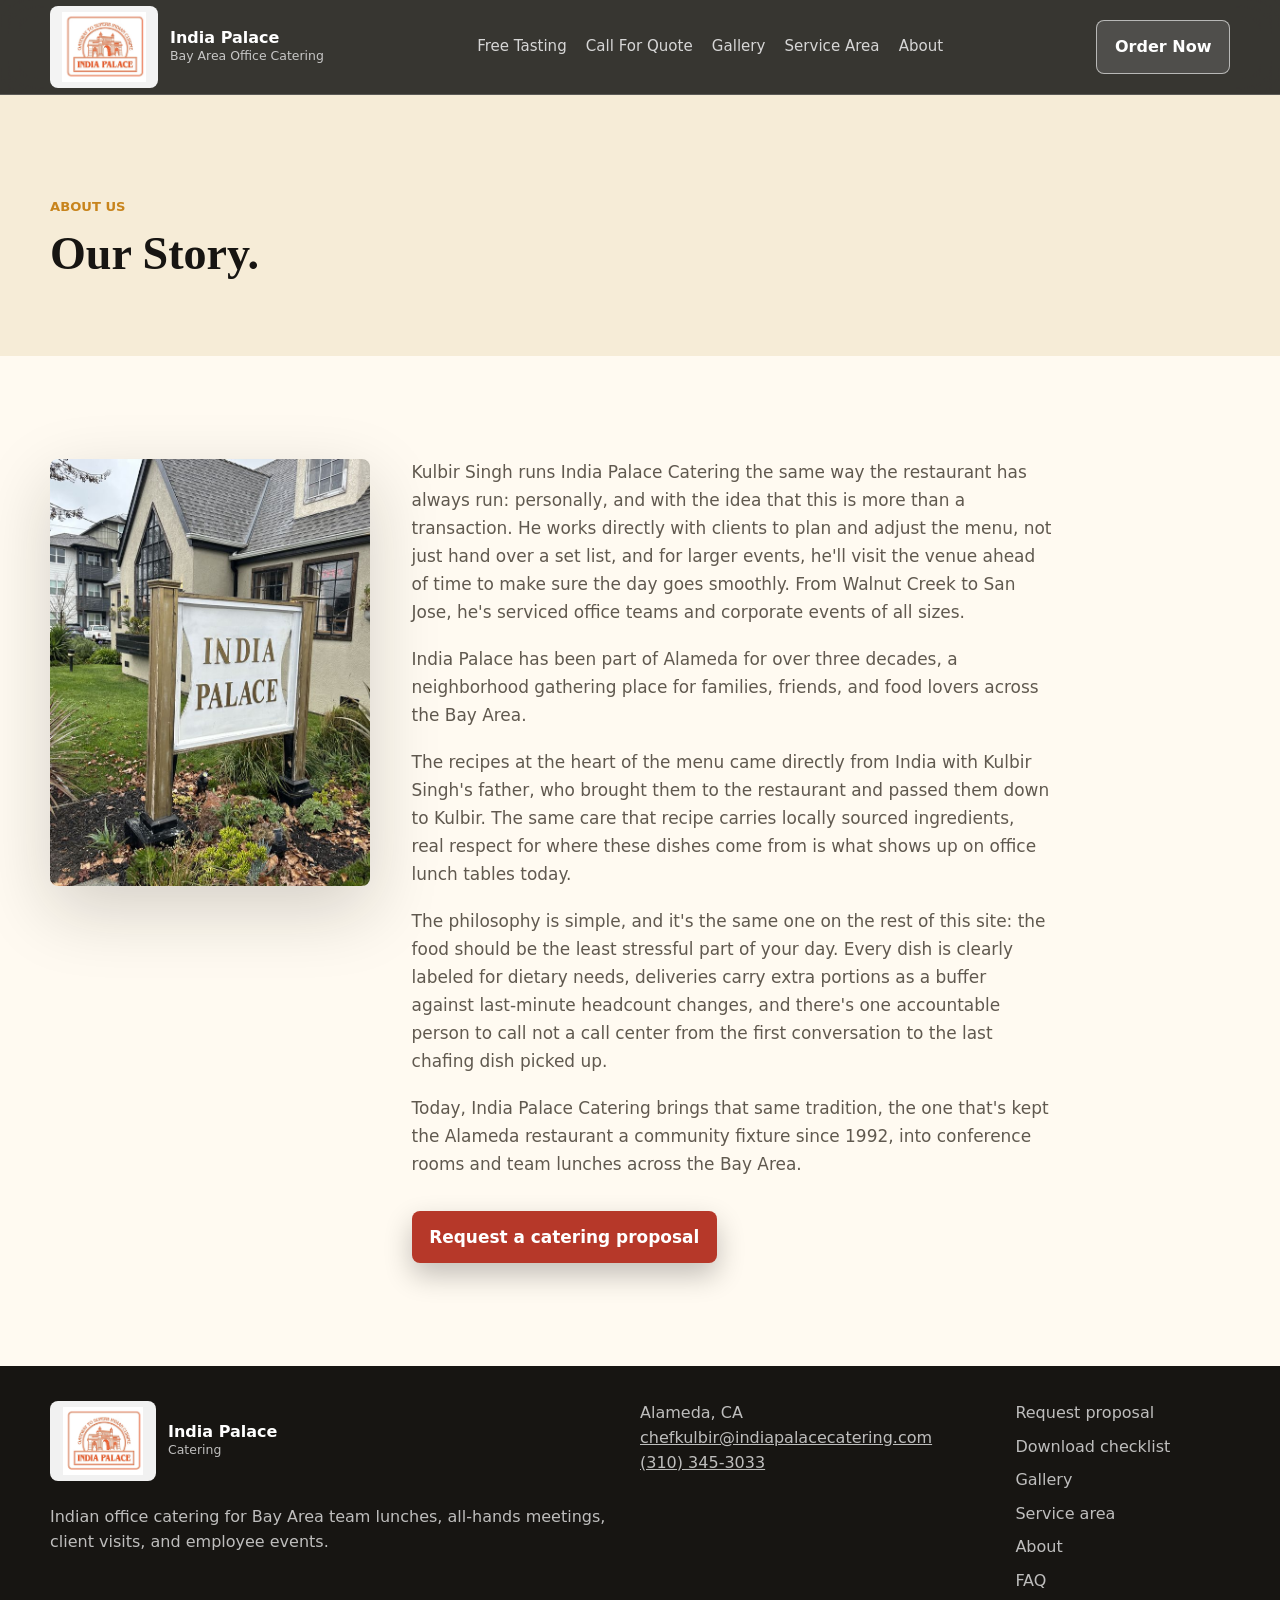
==== commit 06e985c3: "Refine text in about/index.html for clarity Corrected grammatical errors and improved sentence struc" ====
--- a/about/index.html
+++ b/about/index.html
@@ -94,8 +94,8 @@
           <div class="about-body">
             <p>Kulbir Singh runs India Palace Catering the same way the restaurant has always run: personally, and with the idea that this is more than a transaction. He works directly with clients to plan and adjust the menu, not just hand over a set list, and for larger events, he'll visit the venue ahead of time to make sure the day goes smoothly. From Walnut Creek to San Jose, he's serviced office teams and corporate events of all sizes.</p>
             <p>India Palace has been part of Alameda for over three decades, a neighborhood gathering place for families, friends, and food lovers across the Bay Area.</p>
-            <p>The recipes at the heart of the menu came directly from India with Kulbir Singh's father, who brought them to the restaurant and passed them down to Kulbir. The same care that recipe carries &mdash; locally sourced ingredients, real respect for where these dishes come from &mdash; is what shows up on office lunch tables today.</p>
-            <p>The philosophy is simple, and it's the same one on the rest of this site: the food should be the least stressful part of your day. Every dish is clearly labeled for dietary needs, deliveries carry extra portions as a buffer against last-minute headcount changes, and there's one accountable person to call &mdash; not a call center &mdash; from the first conversation to the last chafing dish picked up.</p>
+            <p>The recipes at the heart of the menu came directly from India with Kulbir Singh's father, who brought them to the restaurant and passed them down to Kulbir. The same care that recipe carries locally sourced ingredients, real respect for where these dishes come from is what shows up on office lunch tables today.</p>
+            <p>The philosophy is simple, and it's the same one on the rest of this site: the food should be the least stressful part of your day. Every dish is clearly labeled for dietary needs, deliveries carry extra portions as a buffer against last-minute headcount changes, and there's one accountable person to call not a call center from the first conversation to the last chafing dish picked up.</p>
             <p>Today, India Palace Catering brings that same tradition, the one that's kept the Alameda restaurant a community fixture since 1992, into conference rooms and team lunches across the Bay Area.</p>
             <div class="hero-actions">
               <a class="button button-primary" href="../#proposal">Request a catering proposal</a>
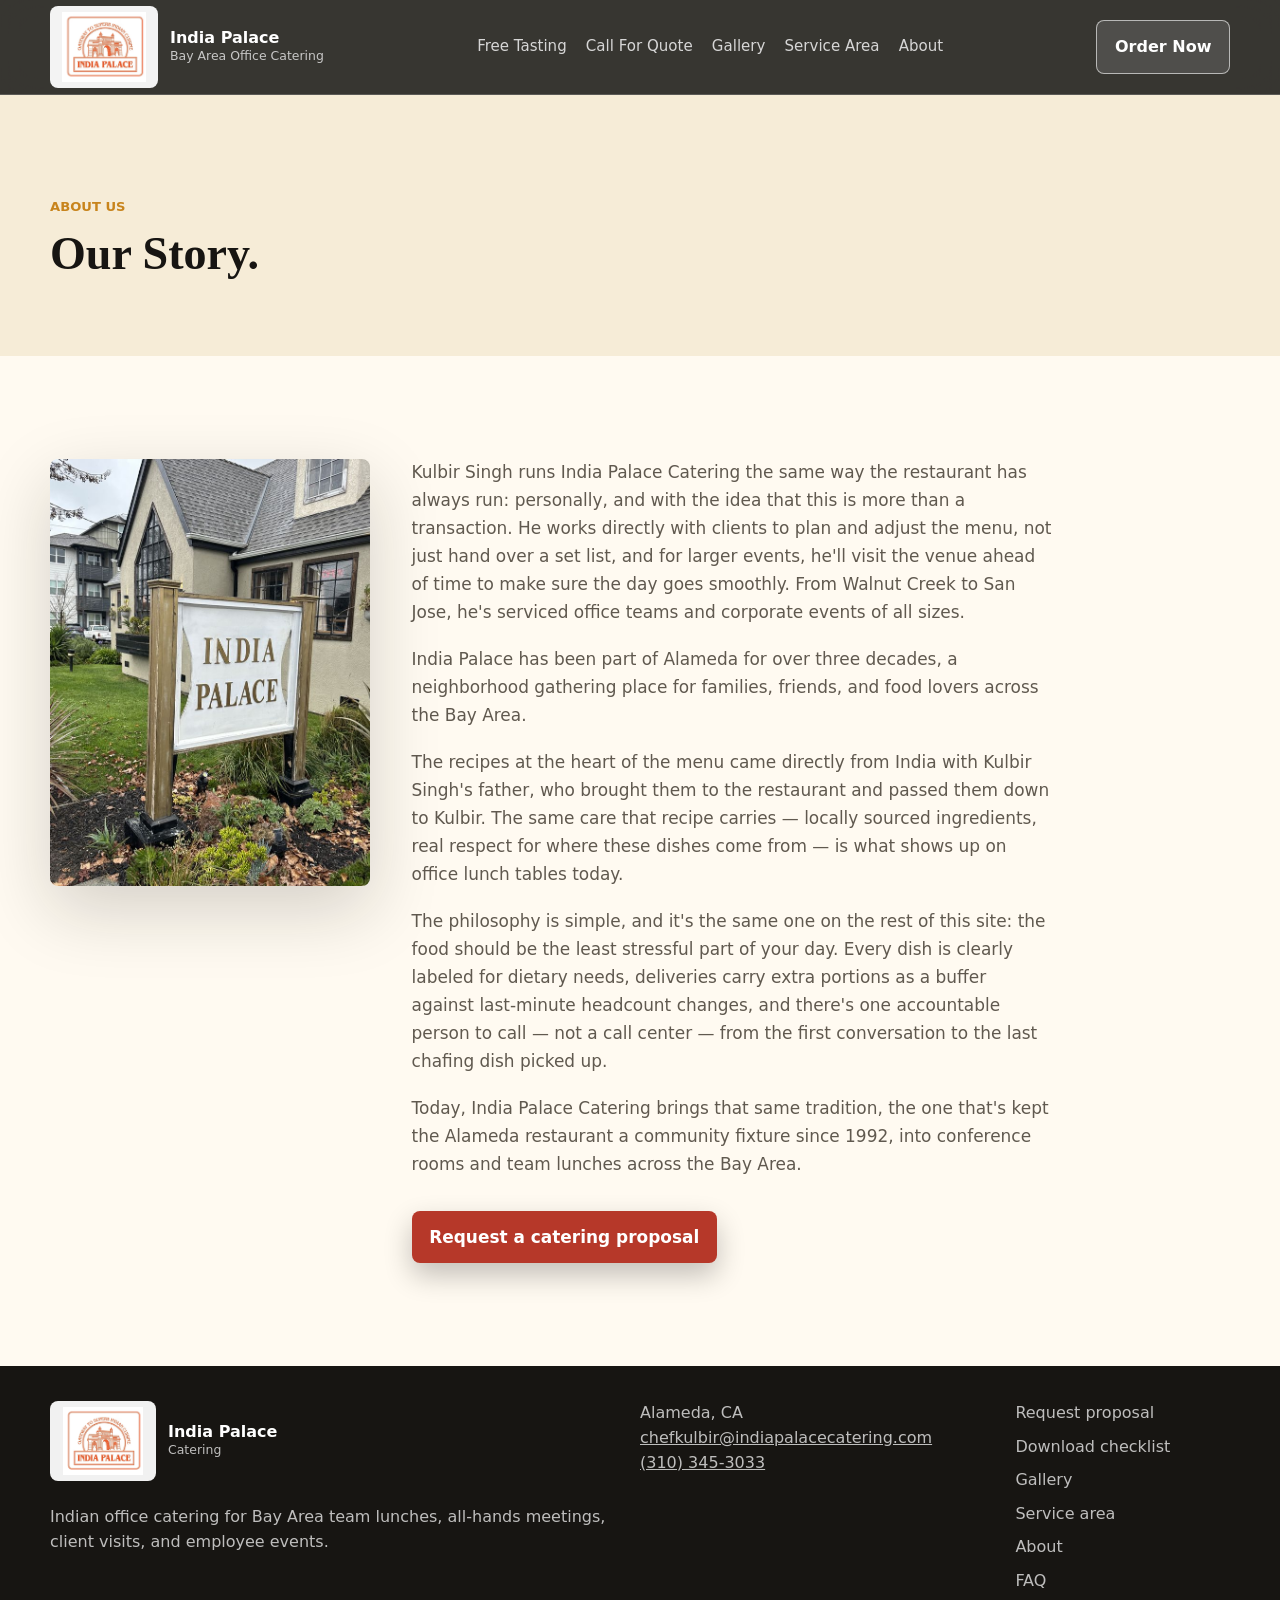
==== commit 7774d7a0: "Add files via upload" ====
--- a/about/index.html
+++ b/about/index.html
@@ -3,6 +3,10 @@
   <head>
     <meta charset="utf-8">
     <meta name="viewport" content="width=device-width, initial-scale=1">
+    <link rel="icon" href="../favicon.ico" sizes="any">
+    <link rel="icon" type="image/png" href="../assets/favicon-32.png" sizes="32x32">
+    <link rel="icon" type="image/png" href="../assets/favicon-16.png" sizes="16x16">
+    <link rel="apple-touch-icon" href="../assets/apple-touch-icon.png">
     <title>About Us | India Palace Catering</title>
     <meta name="description" content="India Palace Catering is the corporate catering arm of India Palace, an Alameda restaurant serving the Bay Area since 1992. Meet Chef Kulbir Singh and our story.">
     <meta name="robots" content="index, follow, max-image-preview:large">
@@ -25,7 +29,21 @@
             "name": "About Us | India Palace Catering",
             "isPartOf": {
               "@id": "https://indiapalacecatering.com/#business"
+            },
+            "mainEntity": {
+              "@id": "https://indiapalacecatering.com/about/#kulbir"
             }
+          },
+          {
+            "@type": "Person",
+            "@id": "https://indiapalacecatering.com/about/#kulbir",
+            "name": "Kulbir Singh",
+            "jobTitle": "Owner",
+            "worksFor": {
+              "@id": "https://indiapalacecatering.com/#business"
+            },
+            "description": "Kulbir Singh runs India Palace Catering personally, working directly with clients on every menu and event. The recipes at the heart of the menu came from his father, who brought them from India to the family's restaurant in Alameda.",
+            "url": "https://indiapalacecatering.com/about/"
           },
           {
             "@type": "BreadcrumbList",
@@ -94,8 +112,8 @@
           <div class="about-body">
             <p>Kulbir Singh runs India Palace Catering the same way the restaurant has always run: personally, and with the idea that this is more than a transaction. He works directly with clients to plan and adjust the menu, not just hand over a set list, and for larger events, he'll visit the venue ahead of time to make sure the day goes smoothly. From Walnut Creek to San Jose, he's serviced office teams and corporate events of all sizes.</p>
             <p>India Palace has been part of Alameda for over three decades, a neighborhood gathering place for families, friends, and food lovers across the Bay Area.</p>
-            <p>The recipes at the heart of the menu came directly from India with Kulbir Singh's father, who brought them to the restaurant and passed them down to Kulbir. The same care that recipe carries locally sourced ingredients, real respect for where these dishes come from is what shows up on office lunch tables today.</p>
-            <p>The philosophy is simple, and it's the same one on the rest of this site: the food should be the least stressful part of your day. Every dish is clearly labeled for dietary needs, deliveries carry extra portions as a buffer against last-minute headcount changes, and there's one accountable person to call not a call center from the first conversation to the last chafing dish picked up.</p>
+            <p>The recipes at the heart of the menu came directly from India with Kulbir Singh's father, who brought them to the restaurant and passed them down to Kulbir. The same care that recipe carries &mdash; locally sourced ingredients, real respect for where these dishes come from &mdash; is what shows up on office lunch tables today.</p>
+            <p>The philosophy is simple, and it's the same one on the rest of this site: the food should be the least stressful part of your day. Every dish is clearly labeled for dietary needs, deliveries carry extra portions as a buffer against last-minute headcount changes, and there's one accountable person to call &mdash; not a call center &mdash; from the first conversation to the last chafing dish picked up.</p>
             <p>Today, India Palace Catering brings that same tradition, the one that's kept the Alameda restaurant a community fixture since 1992, into conference rooms and team lunches across the Bay Area.</p>
             <div class="hero-actions">
               <a class="button button-primary" href="../#proposal">Request a catering proposal</a>
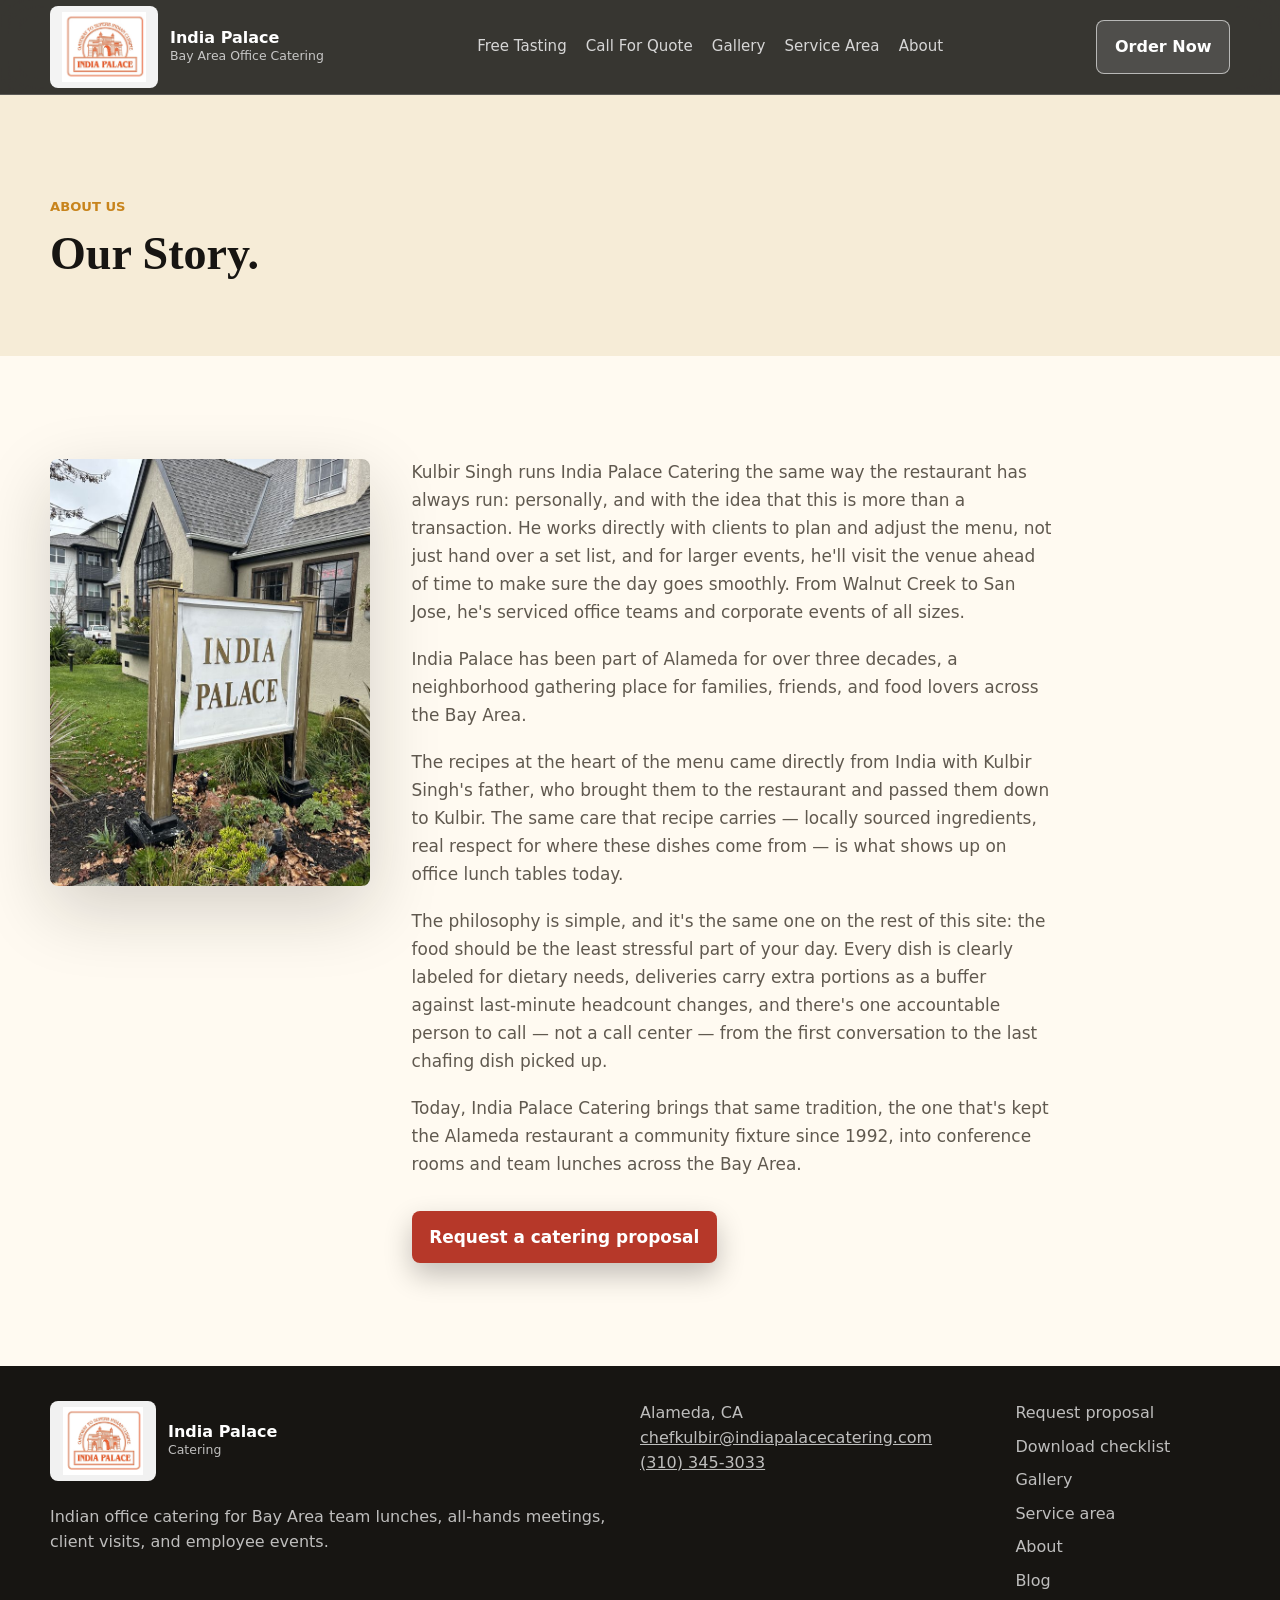
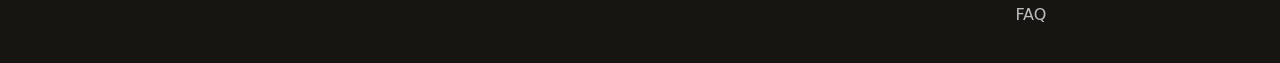
==== commit f6ba03cc: "Add files via upload" ====
--- a/about/index.html
+++ b/about/index.html
@@ -146,6 +146,7 @@
           <a href="../#gallery">Gallery</a>
           <a href="../#service-area">Service area</a>
           <a href="./">About</a>
+          <a href="../blog/">Blog</a>
           <a href="../#faq">FAQ</a>
         </div>
       </div>
